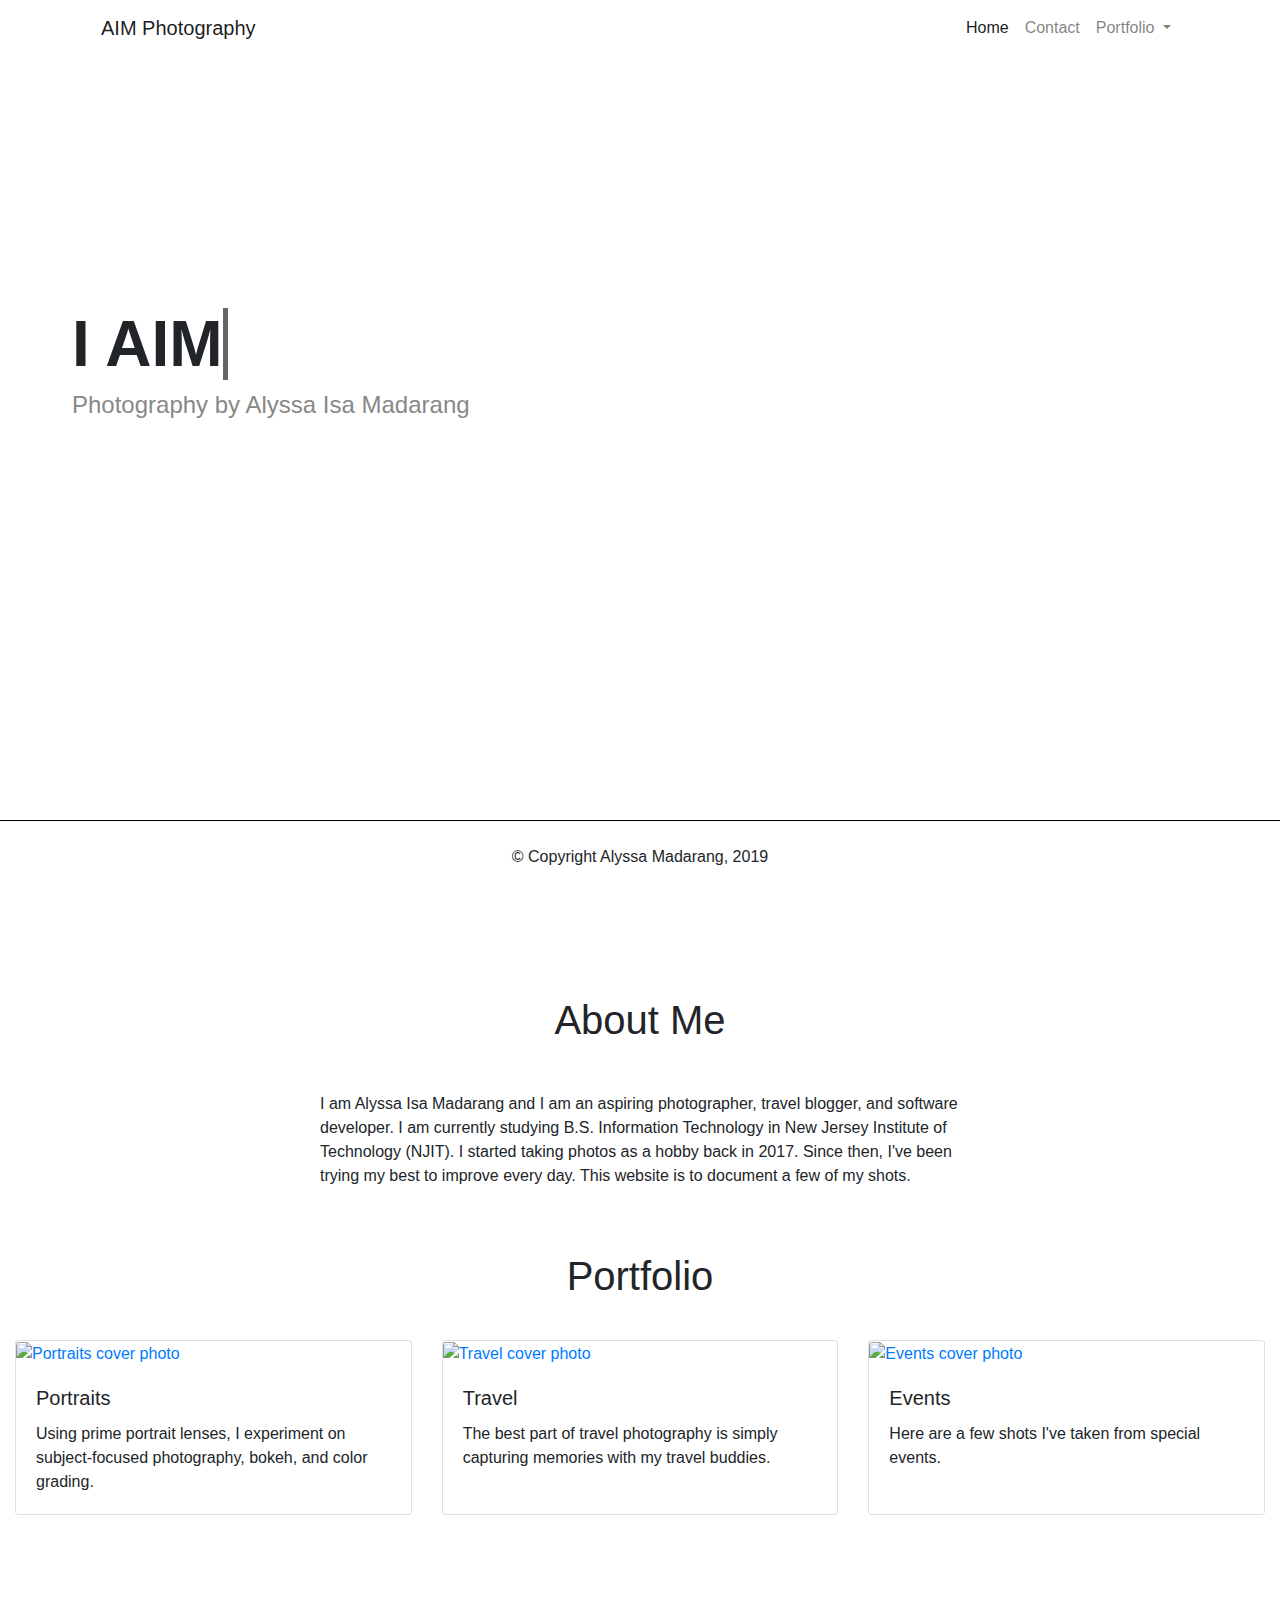
==== index.html @ e8b140cf "Upload html, css and javascript for home page" ====
<!DOCTYPE html>
<!-- DEVELOPER: Alyssa Madarang, IS117-002, Spring 2019 ->
<!-- Home Page (page #1) -->
<html lang="en">
<head>
    <meta name="viewport" content="width-device-width, initial-scale-1.0">
    <meta charset="UTF-8">
    <title>AIM Photography</title>
    <script src="script.js"></script>
    <link rel="stylesheet" href="https://stackpath.bootstrapcdn.com/bootstrap/4.3.1/css/bootstrap.min.css" integrity="sha384-ggOyR0iXCbMQv3Xipma34MD+dH/1fQ784/j6cY/iJTQUOhcWr7x9JvoRxT2MZw1T" crossorigin="anonymous">
    <link rel="stylesheet" href="main.css">
</head>
<body>
    <header>
        <div class="container">
        <!-- Bootstrap Navbar -->
        <nav class="navbar navbar-expand-lg navbar-light">
            <a class="navbar-brand" href="index.html">AIM Photography</a>
            <button class="navbar-toggler" type="button" data-toggle="collapse" data-target="#navbarSupportedContent" aria-controls="navbarSupportedContent" aria-expanded="false" aria-label="Toggle navigation">
                <span class="navbar-toggler-icon"></span>
            </button>

            <div class="collapse navbar-collapse" id="navbarSupportedContent">
                <ul class="navbar-nav ml-lg-auto">
                    <li class="nav-item active">
                        <a class="nav-link" href="index.html">Home <span class="sr-only">(current)</span></a>
                    </li>
                    <li class="nav-item">
                        <a class="nav-link" href="contact.html">Contact</a>
                    </li>
                    <!-- Dropdown menu -->
                    <li class="nav-item dropdown">
                        <a class="nav-link dropdown-toggle" href="#" id="navbarDropdown" role="button" data-toggle="dropdown" aria-haspopup="true" aria-expanded="false">
                            Portfolio
                        </a>
                        <div class="dropdown-menu" aria-labelledby="navbarDropdown">
                            <a class="dropdown-item" href="portrait.html">Portraits</a>
                            <a class="dropdown-item" href="travel.html">Travel</a>
                            <a class="dropdown-item" href="event.html">Events</a>
                        </div>
                    </li>
                </ul>
            </div>
        </nav>
        </div>
    </header>
    <!-- animated header text -->
    <section class="banner">
        <div class="heading-text">
        <h1> I
            <span class="txt-rotate"
                  data-period="2000"
                  data-rotate='[ "AIM.", "SHOOT.", "CAPTURE.", "CREATE."]'></span>
        </h1>
            <h2>Photography by Alyssa Isa Madarang</h2>
        </div>
    </section>
    <!-- script for navbar -->
    <script src="https://code.jquery.com/jquery-3.3.1.slim.min.js" integrity="sha384-q8i/X+965DzO0rT7abK41JStQIAqVgRVzpbzo5smXKp4YfRvH+8abtTE1Pi6jizo" crossorigin="anonymous"></script>
    <script src="https://cdnjs.cloudflare.com/ajax/libs/popper.js/1.14.7/umd/popper.min.js" integrity="sha384-UO2eT0CpHqdSJQ6hJty5KVphtPhzWj9WO1clHTMGa3JDZwrnQq4sF86dIHNDz0W1" crossorigin="anonymous"></script>
    <script src="https://stackpath.bootstrapcdn.com/bootstrap/4.3.1/js/bootstrap.min.js" integrity="sha384-JjSmVgyd0p3pXB1rRibZUAYoIIy6OrQ6VrjIEaFf/nJGzIxFDsf4x0xIM+B07jRM" crossorigin="anonymous"></script>
    <!-- About Me section -->
    <article id="about">
        <h1>About Me</h1>
            <div class="about-description">
            <p>I am Alyssa Isa Madarang and I am an aspiring photographer, travel blogger, and software developer.
            I am currently studying B.S. Information Technology in New Jersey Institute of Technology (NJIT).
            I started taking photos as a hobby back in 2017. Since then, I've been trying my best to improve every day.
            This website is to document a few of my shots.
            </p>
            </div>
    </article>
    <!-- Cards grid-system bootstrap -->
    <h1 class="portfolio-cards-title">Portfolio</h1>
    <div class="card-deck">
        <div class="card">
            <a href="portrait.html"><img src="media/portrait1.jpg" class="card-img-top" alt="Portraits cover photo"></a>
            <div class="card-body">
                <h5 class="card-title">Portraits</h5>
                <p class="card-text">Using prime portrait lenses, I experiment on subject-focused photography, bokeh, and color grading.</p>
            </div>
        </div>
        <div class="card">
            <a href="travel.html"><img src="media/travel1.JPG" class="card-img-top" alt="Travel cover photo"></a>
            <div class="card-body">
                <h5 class="card-title">Travel</h5>
                <p class="card-text">The best part of travel photography is simply capturing memories with my travel buddies.</p>
            </div>
        </div>
        <div class="card">
            <a href="event.html"><img src="media/event3.jpg" class="card-img-top" alt="Events cover photo"></a>
            <div class="card-body">
                <h5 class="card-title">Events</h5>
                <p class="card-text">Here are a few shots I've taken from special events.</p>
            </div>
        </div>
    </div>
    </body>
    <!-- Bootstrap fixed navbar footer-->
    <footer>
        <div class="navbar navbar-default navbar-fixed-bottom">
            <p>&copy; Copyright Alyssa Madarang, 2019</p>
        </div>
    </footer>
</html>
---- main.css ----
/*DEVELOPER: Alyssa Madarang, IS117-002, Spring 2019 */
/* css for the main home page */

html {
    margin: 0;
}

header {
    positon: absolute;
    margin: 0;
    z-index: 10;
    width: 100%;
}

body {
    padding-bottom: 8em;
}
.container {
    width: 100%;
}

.banner {
    position: relative;
    background-image: url(media/backgroundimg.jpg);
    background-attachment: fixed;
    min-height: 100vh;
    background-size: cover;
    background-position: center;
    padding: 250px 0 200px;
}

/* text animation */
.heading-text {
    display: block;
    padding-left: 4.5em;
}

.heading-text h1 {
    font-size: 4em;
    font-weight: 800;
    }
.heading-text h2 {
    color: #888;
    font-size: 1.5em;
    font-weight:200;
}

#about h1 {
    padding-top: 1em;
    padding-bottom: 1em;
    text-align: center;
}

#about .about-description {
    margin: auto;
    display: block;
    padding: 0 25% 3em 25%;
}

.card-deck {
    margin: auto;
}

.portfolio-cards-title {
    margin: auto;
    display: block;
    padding-bottom: 1em;
    text-align: center;
}

/* sticky footer */
footer .navbar-fixed-bottom {
    position: fixed;
    background-color: white;
    border-top: black solid 1px;
    height: 5em;
    bottom: 0;
    width: 100%;
}

footer .navbar-fixed-bottom p {
    padding-top: 1em;
    padding-bottom: 1em;
    text-align: center;
    width:100%;
}

/* MEDIA QUERIES */

/* tablet portrait */
@media only screen and (max-width: 959px) {
    .banner {
        position: relative;
        background-image: url(media/backgroundimg-mobile.png);
        background-attachment: fixed;
        min-height: 80vh;
        background-size: cover;
        background-position: center;
        padding: 250px 0 200px;
    }

    .heading-text {
        display: block;
        padding: 0;
    }

    .heading-text h1 {
        font-size: 4em;
        font-weight: 800;
        text-align: center;
    }
    .heading-text h2 {
        color: #888;
        font-size: 1.5em;
        font-weight: 200;
        text-align: center;
    }

    #about .about-description {
        margin: auto;
        display: block;
        padding: 0 20% 3em 20%;
    }

}

/* mobile landscape */
@media only screen and (max-width: 767px) {
    .banner {
            position: relative;
            background-image: url(media/backgroundimg-mobile.png);
            background-attachment: fixed;
            min-height: 80vh;
            background-size: cover;
            background-position: center;
            padding: 250px 0 200px;
    }

    .heading-text {
            display: block;
            padding: 0;
    }

    .heading-text h1 {
            font-size: 4em;
            font-weight: 800;
            text-align: center;
    }
    .heading-text h2 {
            color: #888;
            font-size: 1.5em;
            font-weight: 200;
            text-align: center;
    }

    #about h1 {
        font-size: 2.3em;
        padding-top: 1em;
        padding-bottom: 1em;
        text-align: center;
    }



    #about .about-description {
        margin: auto;
        display: block;
        padding: 0 15% 3em 15%;
    }

}

/* mobile portrait */
@media only screen and (max-width: 479px) {
    .banner {
        position: relative;
        background-image: url(media/backgroundimg-mobile.png);
        background-attachment: fixed;
        min-height: 60vh;
        background-size: cover;
        background-position: center;
        padding: 250px 0 200px;
    }

    .heading-text {
        display: block;
        padding: 0;
    }

    .heading-text h1 {
        font-size: 3em;
        font-weight: 800;
        text-align: center;
    }
    .heading-text h2 {
        color: #888;
        font-size: 1em;
        font-weight: 200;
        text-align: center;
    }

    #about h1 {
        font-size: 2em;
        padding-top: 1em;
        padding-bottom: 1em;
        text-align: center;
    }

    #about .about-description {
        font-size: 0.9em;
        margin: auto;
        display: block;
        padding: 0 10% 3em 10%;
    }

    .portfolio-cards-title {
        font-size: 2em;
        margin: auto;
        display: block;
        padding-bottom: 1em;
        text-align: center;
    }

    .card-text {
        font-size: 0.9em;
    }
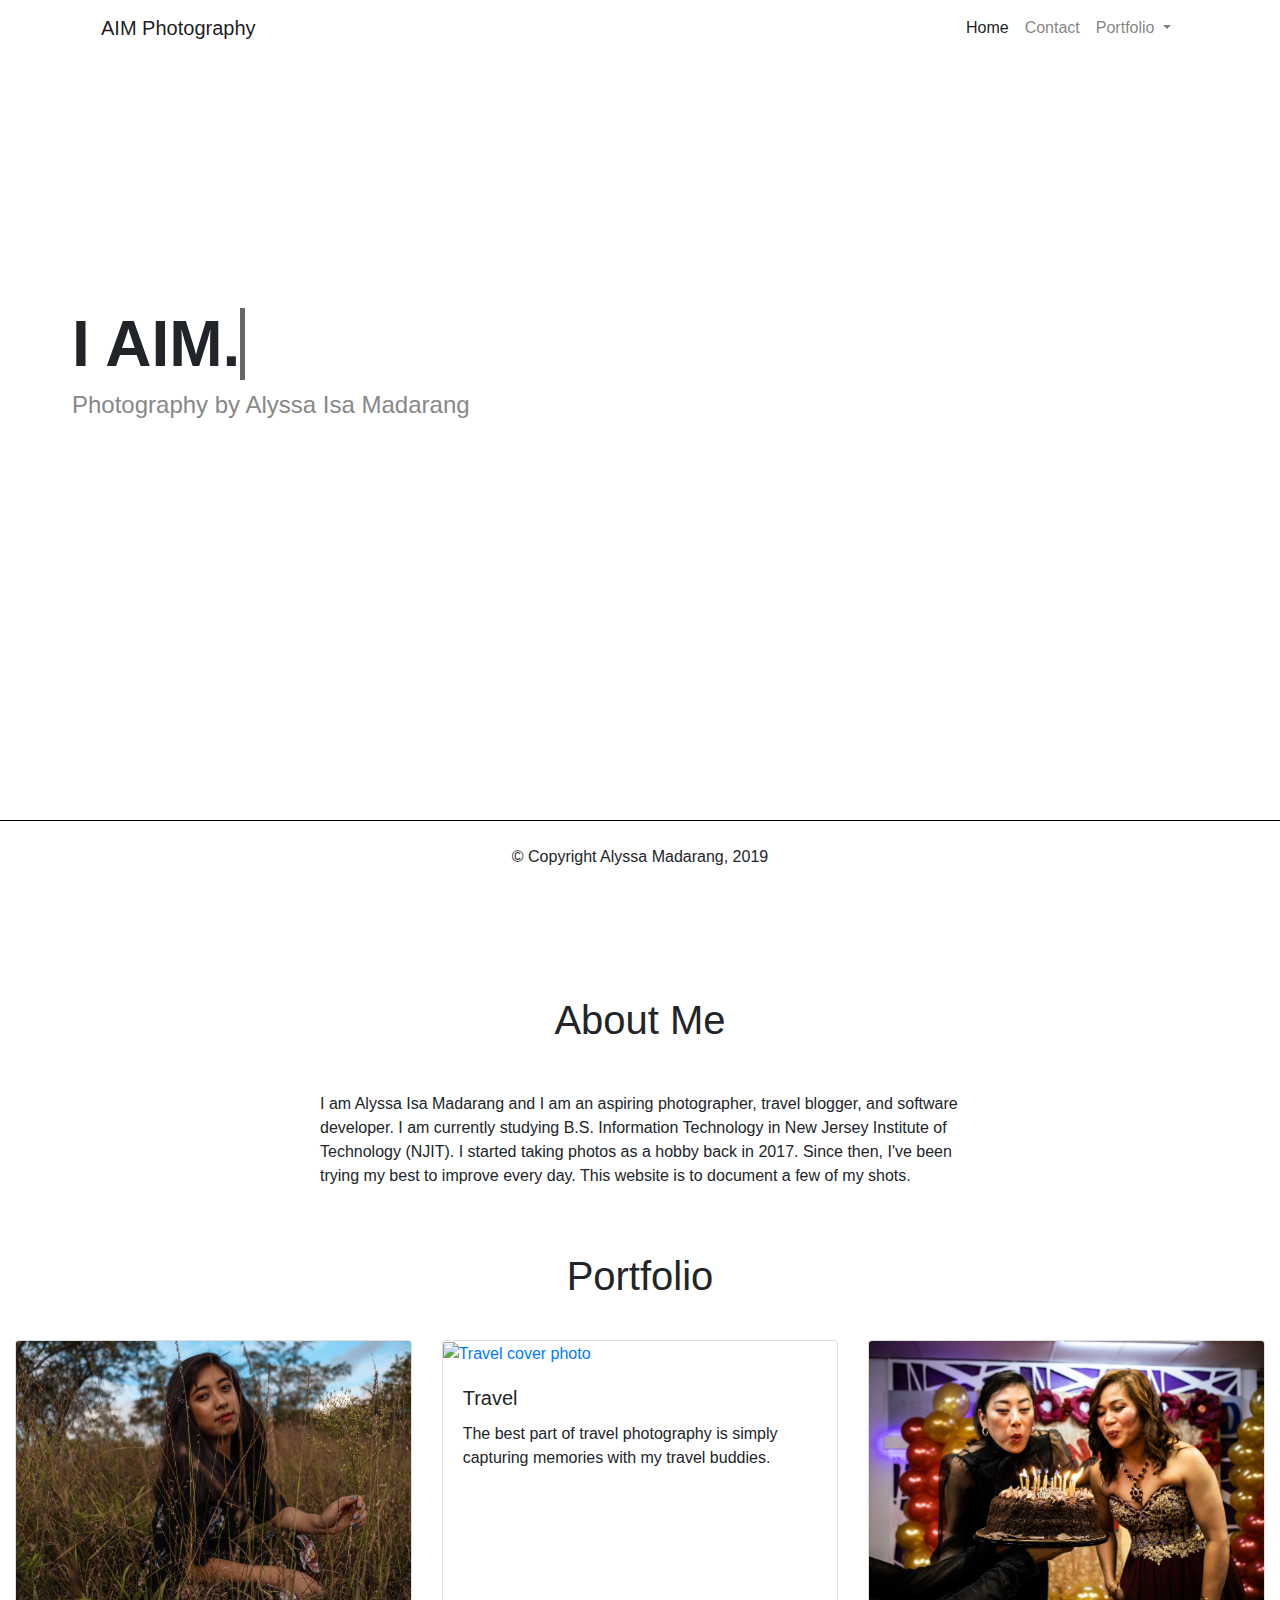
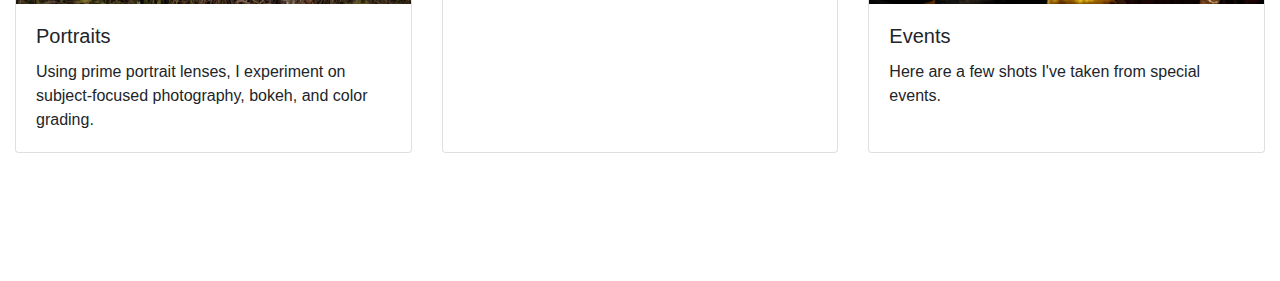
==== commit 0f901c56: "update img sources" ====
--- a/index.html
+++ b/index.html
@@ -74,21 +74,21 @@
     <h1 class="portfolio-cards-title">Portfolio</h1>
     <div class="card-deck">
         <div class="card">
-            <a href="portrait.html"><img src="media/portrait1.jpg" class="card-img-top" alt="Portraits cover photo"></a>
+            <a href="portrait.html"><img src="portrait1.jpg" class="card-img-top" alt="Portraits cover photo"></a>
             <div class="card-body">
                 <h5 class="card-title">Portraits</h5>
                 <p class="card-text">Using prime portrait lenses, I experiment on subject-focused photography, bokeh, and color grading.</p>
             </div>
         </div>
         <div class="card">
-            <a href="travel.html"><img src="media/travel1.JPG" class="card-img-top" alt="Travel cover photo"></a>
+            <a href="travel.html"><img src="travel1.JPG" class="card-img-top" alt="Travel cover photo"></a>
             <div class="card-body">
                 <h5 class="card-title">Travel</h5>
                 <p class="card-text">The best part of travel photography is simply capturing memories with my travel buddies.</p>
             </div>
         </div>
         <div class="card">
-            <a href="event.html"><img src="media/event3.jpg" class="card-img-top" alt="Events cover photo"></a>
+            <a href="event.html"><img src="event3.jpg" class="card-img-top" alt="Events cover photo"></a>
             <div class="card-body">
                 <h5 class="card-title">Events</h5>
                 <p class="card-text">Here are a few shots I've taken from special events.</p>
@@ -102,4 +102,4 @@
             <p>&copy; Copyright Alyssa Madarang, 2019</p>
         </div>
     </footer>
-</html>+</html>
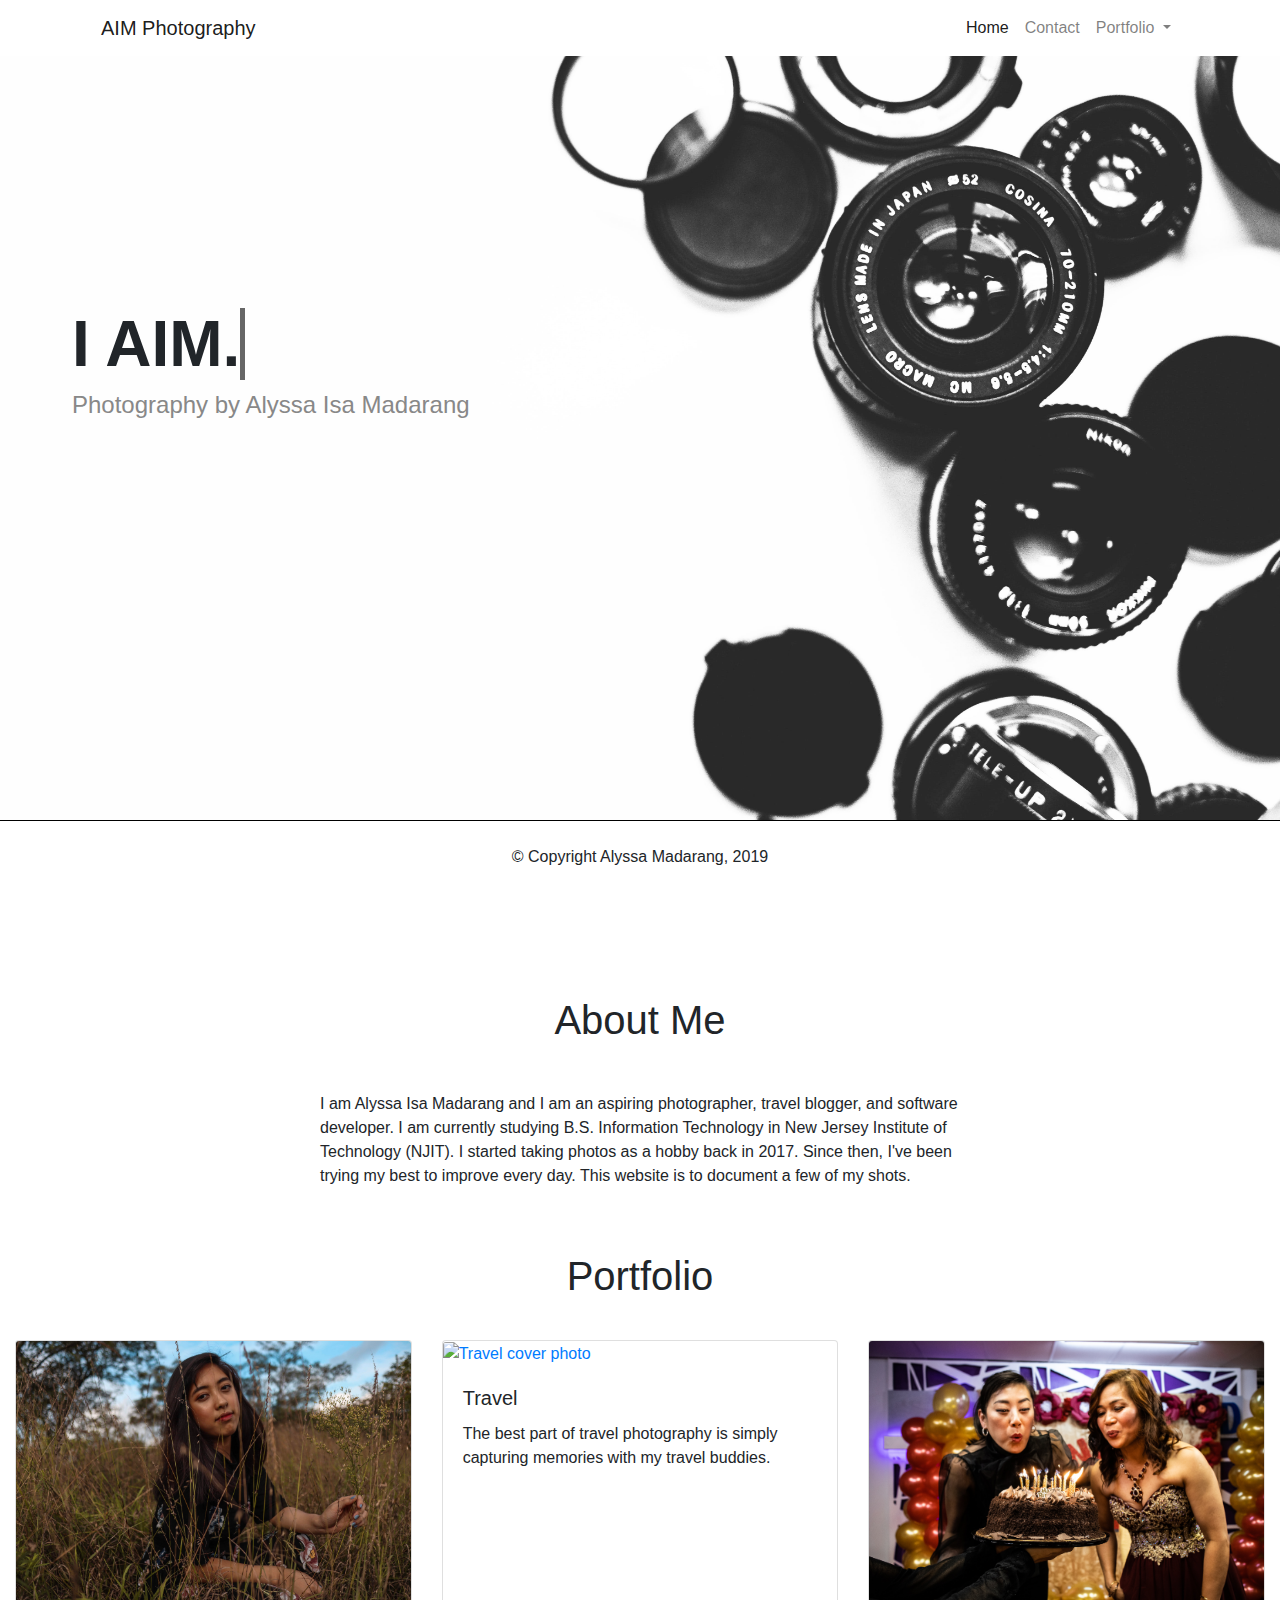
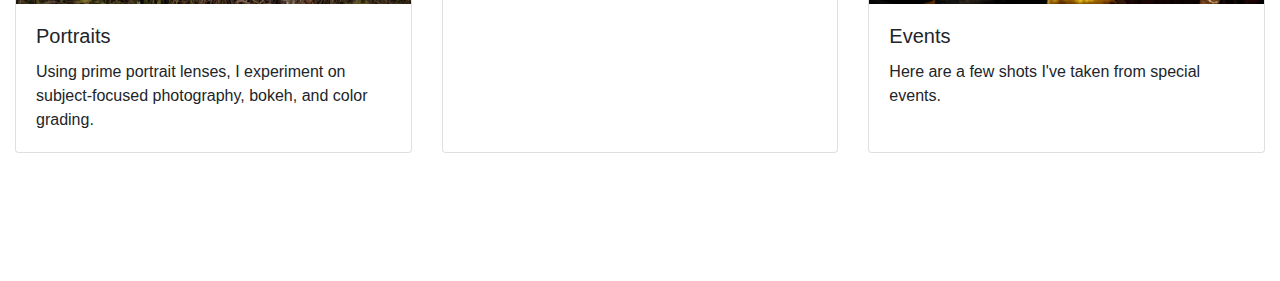
==== commit 68287e12: "shrink to fit = no" ====
--- a/index.html
+++ b/index.html
@@ -3,7 +3,7 @@
 <!-- Home Page (page #1) -->
 <html lang="en">
 <head>
-    <meta name="viewport" content="width-device-width, initial-scale-1.0">
+    <meta name="viewport" content="width-device-width, initial-scale-1.0, shrink-to-fit=no">
     <meta charset="UTF-8">
     <title>AIM Photography</title>
     <script src="script.js"></script>
--- a/main.css
+++ b/main.css
@@ -21,7 +21,7 @@
 
 .banner {
     position: relative;
-    background-image: url(media/backgroundimg.jpg);
+    background-image: url(backgroundimg.jpg);
     background-attachment: fixed;
     min-height: 100vh;
     background-size: cover;
@@ -91,7 +91,7 @@
 @media only screen and (max-width: 959px) {
     .banner {
         position: relative;
-        background-image: url(media/backgroundimg-mobile.png);
+        background-image: url(backgroundimg-mobile.png);
         background-attachment: fixed;
         min-height: 80vh;
         background-size: cover;
@@ -128,7 +128,7 @@
 @media only screen and (max-width: 767px) {
     .banner {
             position: relative;
-            background-image: url(media/backgroundimg-mobile.png);
+            background-image: url(backgroundimg-mobile.png);
             background-attachment: fixed;
             min-height: 80vh;
             background-size: cover;
@@ -174,7 +174,7 @@
 @media only screen and (max-width: 479px) {
     .banner {
         position: relative;
-        background-image: url(media/backgroundimg-mobile.png);
+        background-image: url(backgroundimg-mobile.png);
         background-attachment: fixed;
         min-height: 60vh;
         background-size: cover;
